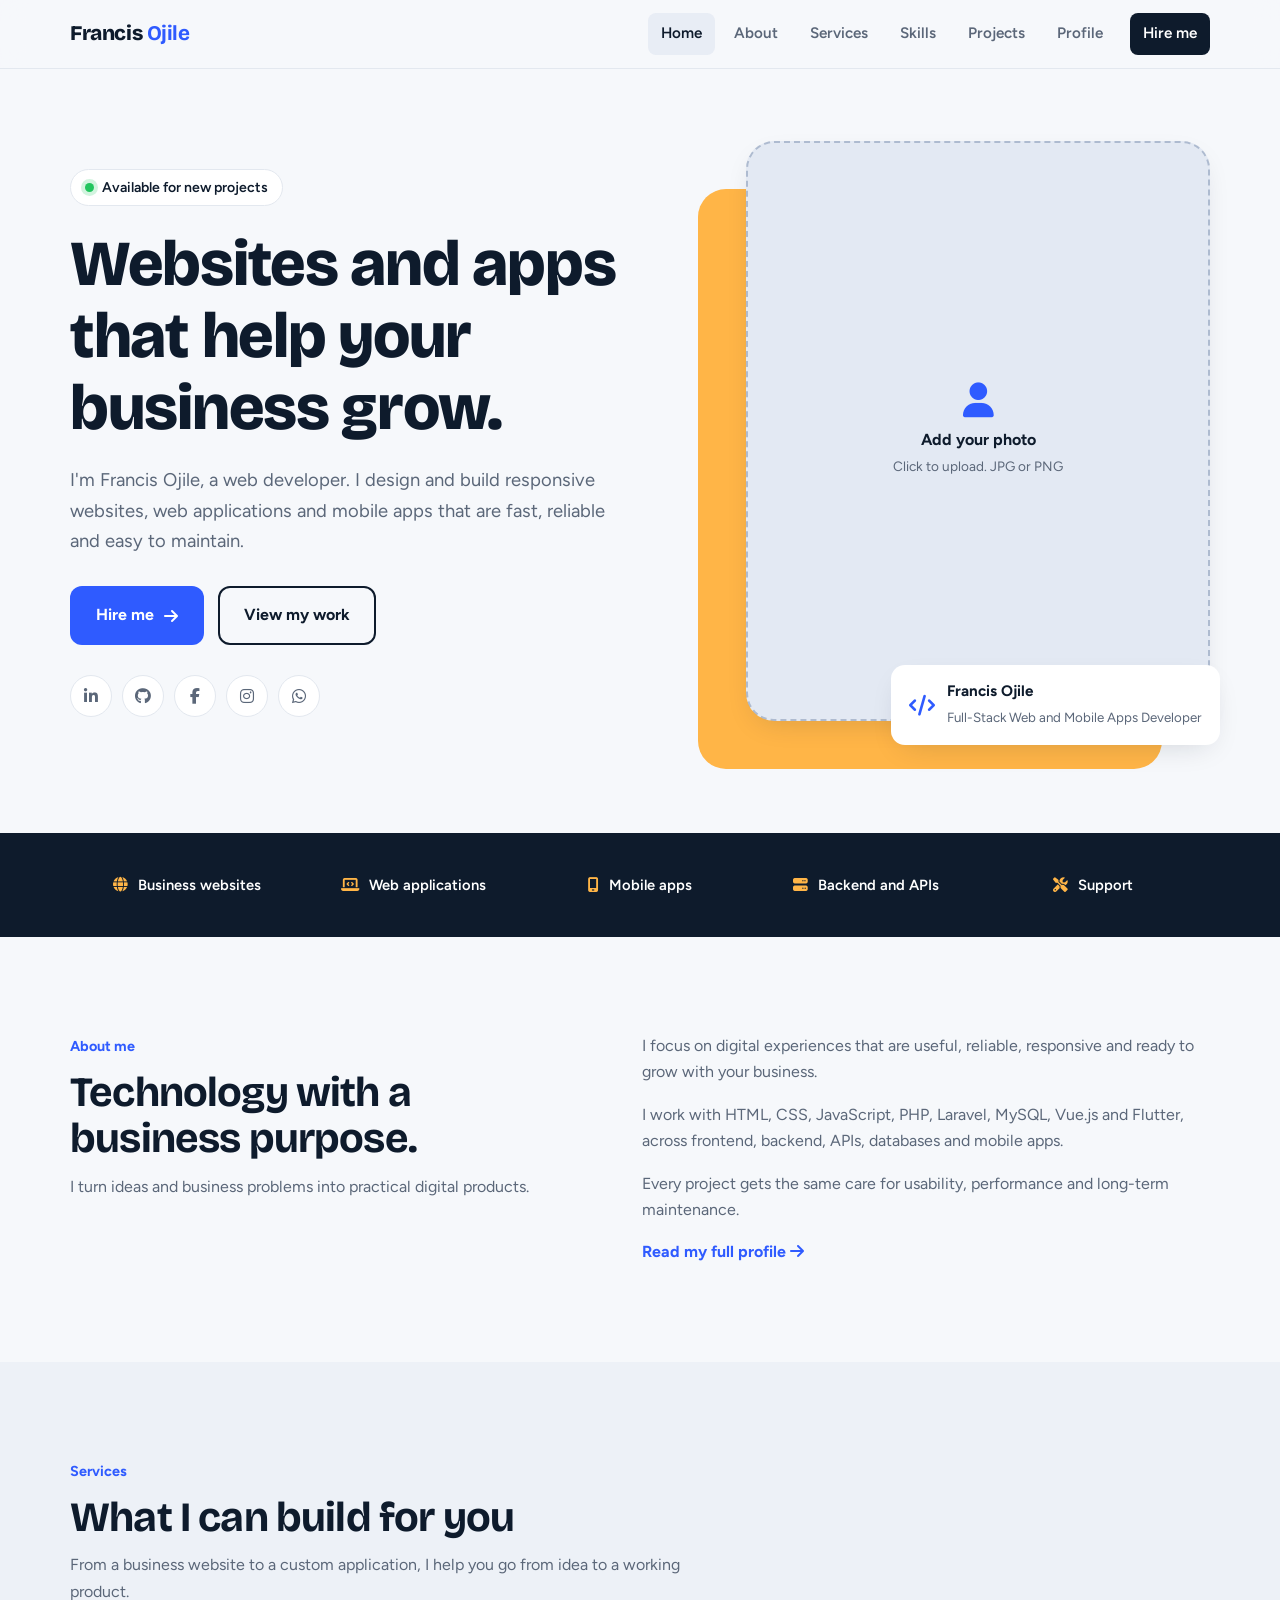
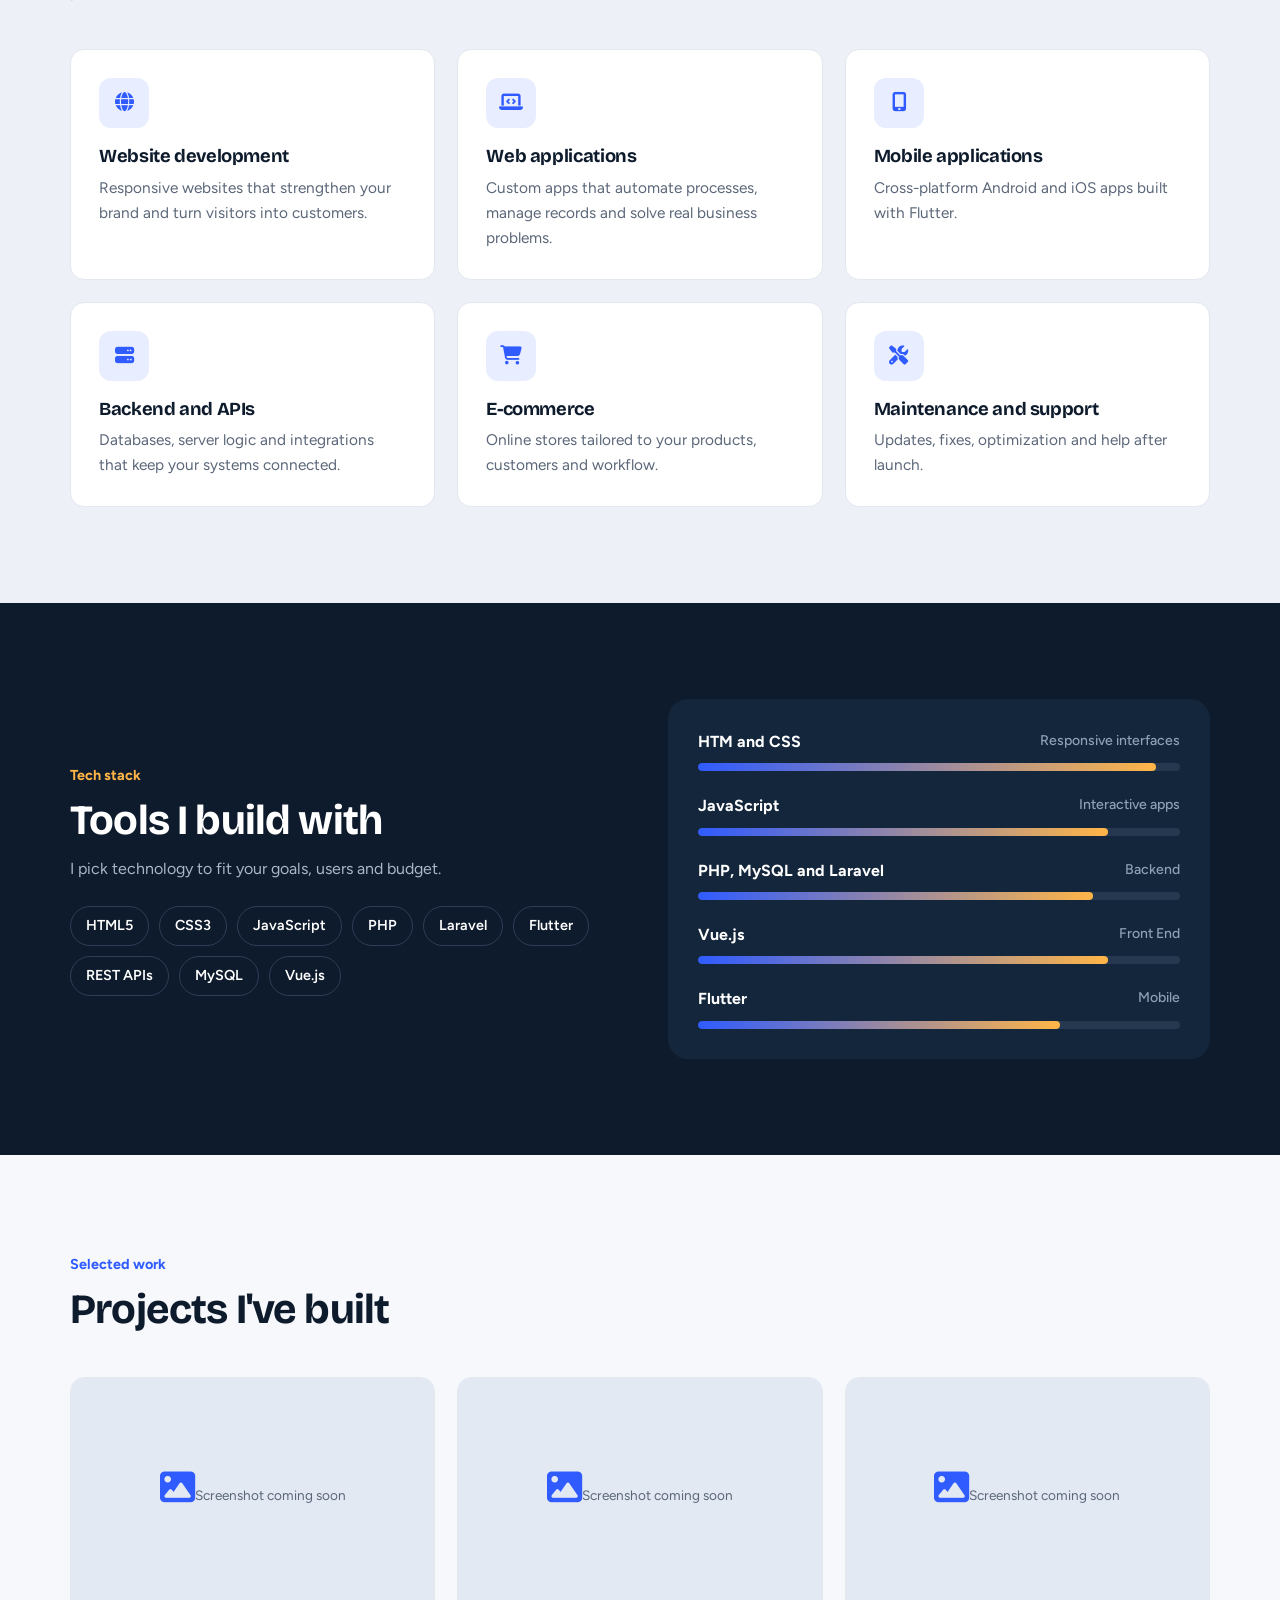
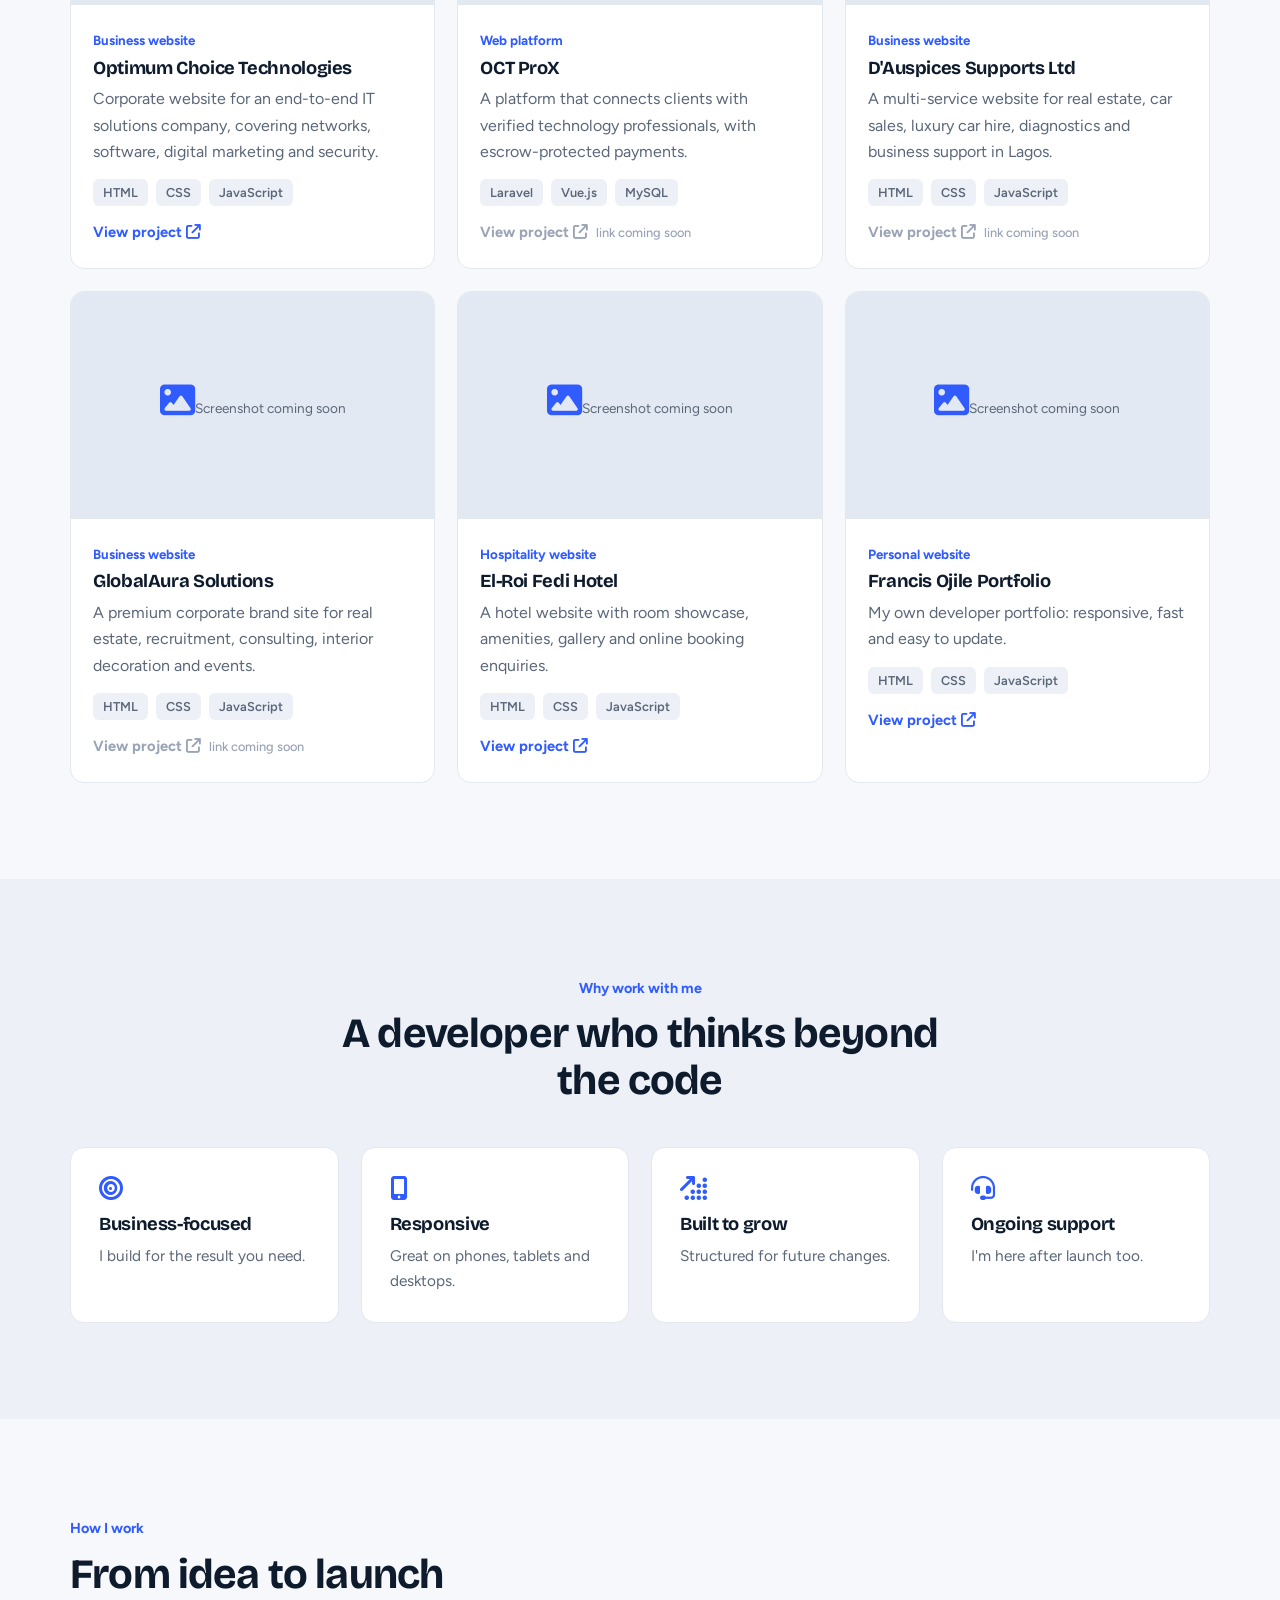
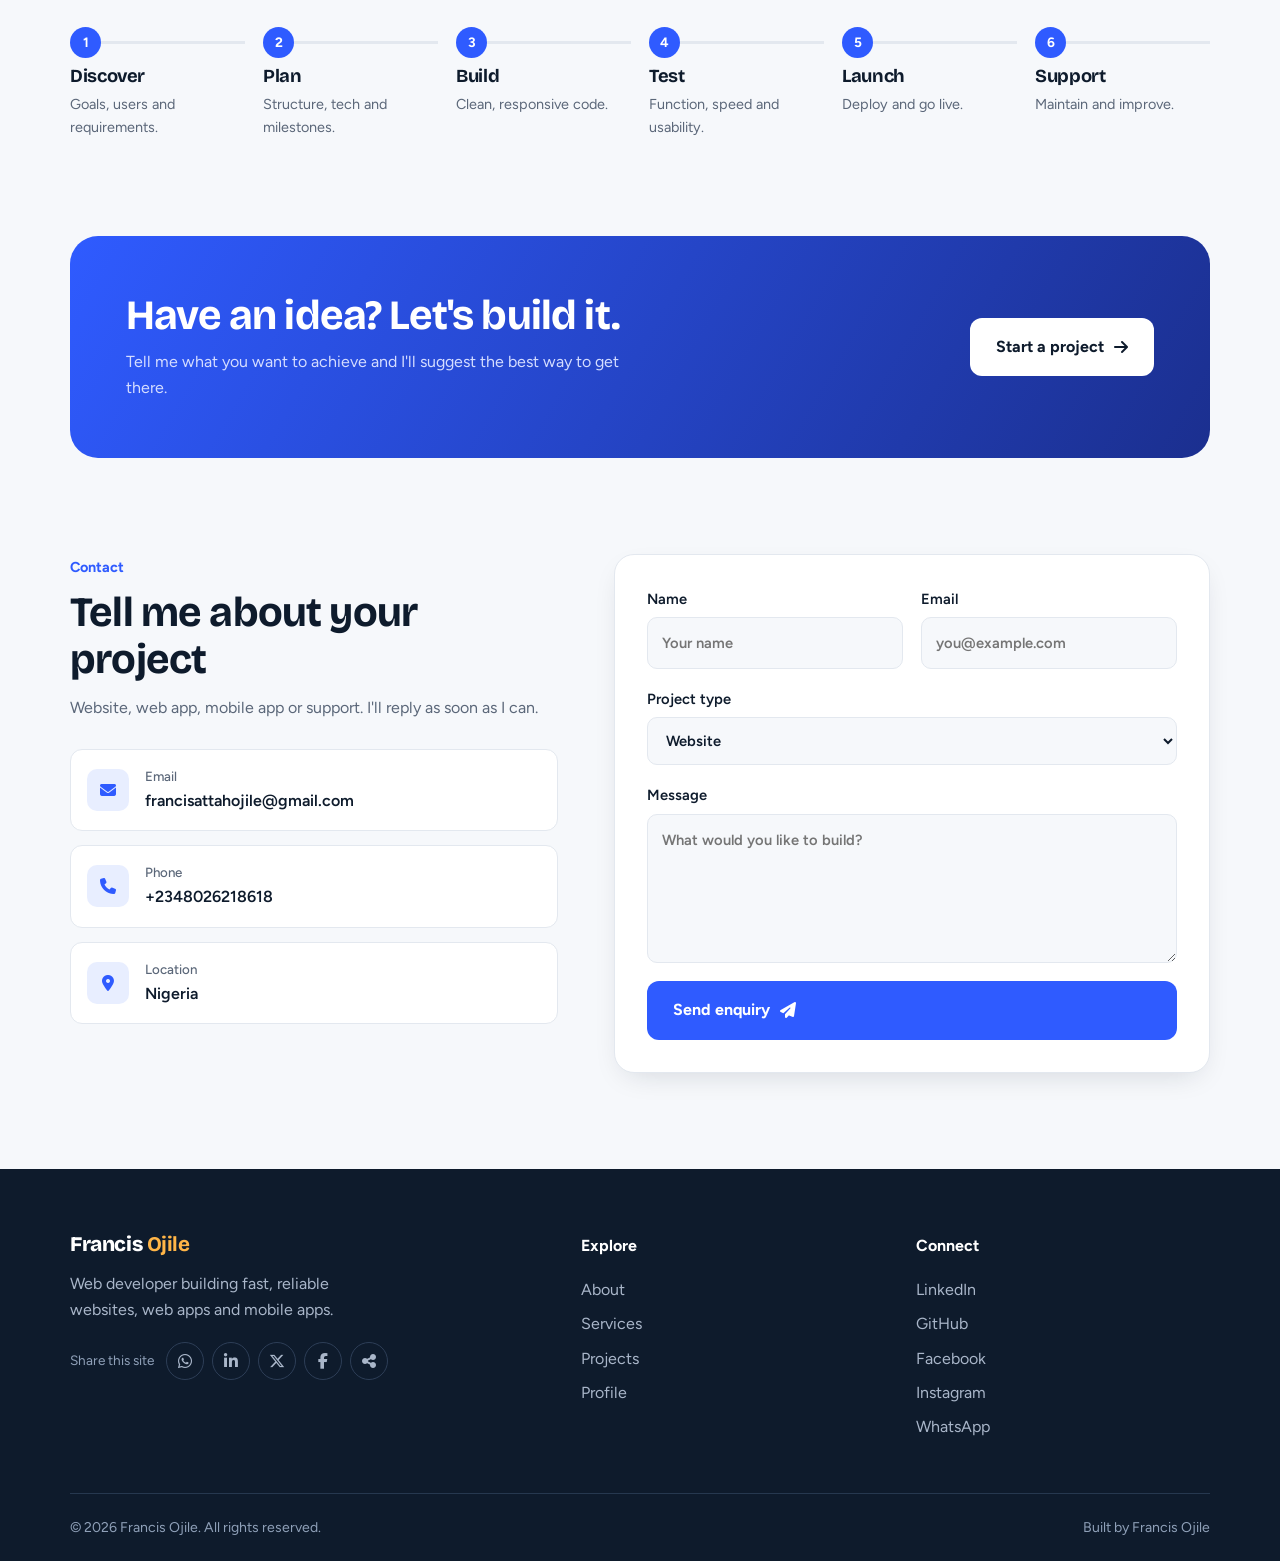
==== index.html @ 2055f365 "Add files via upload" ====
<!DOCTYPE html><html lang="en"><head><meta charset="UTF-8"><meta name="viewport" content="width=device-width, initial-scale=1.0">
<link rel="preconnect" href="https://cdnjs.cloudflare.com" crossorigin><link rel="preconnect" href="https://fonts.googleapis.com"><link rel="preconnect" href="https://fonts.gstatic.com" crossorigin>
<link href="https://fonts.googleapis.com/css2?family=Bricolage+Grotesque:wght@600;700;800&family=Figtree:wght@400;500;600;700&display=swap" rel="stylesheet">
<link rel="stylesheet" href="https://cdnjs.cloudflare.com/ajax/libs/font-awesome/6.5.2/css/all.min.css">
<link rel="stylesheet" href="style.css">
<meta name="description" content="Francis Ojile is a Nigeria-based web developer building fast, responsive websites, Laravel and Vue.js web apps and Flutter mobile apps. Hire me today.">
<title>Francis Ojile | Web and Mobile App Developer in Nigeria</title>
<link rel="canonical" href="https://francisojile.netlify.app/">
<meta name="robots" content="index,follow,max-image-preview:large"><meta name="author" content="Francis Ojile"><meta name="theme-color" content="#2F5BFF">
<link rel="icon" type="image/png" href="images/favicon.png"><link rel="apple-touch-icon" href="images/favicon.png">
<meta property="og:type" content="website"><meta property="og:site_name" content="Francis Ojile"><meta property="og:title" content="Francis Ojile | Web and Mobile App Developer in Nigeria"><meta property="og:description" content="Francis Ojile is a Nigeria-based web developer building fast, responsive websites, Laravel and Vue.js web apps and Flutter mobile apps. Hire me today."><meta property="og:url" content="https://francisojile.netlify.app/"><meta property="og:image" content="https://francisojile.netlify.app/images/og-image.jpg"><meta property="og:image:width" content="1200"><meta property="og:image:height" content="630"><meta property="og:locale" content="en_NG">
<meta name="twitter:card" content="summary_large_image"><meta name="twitter:title" content="Francis Ojile | Web and Mobile App Developer in Nigeria"><meta name="twitter:description" content="Francis Ojile is a Nigeria-based web developer building fast, responsive websites, Laravel and Vue.js web apps and Flutter mobile apps. Hire me today."><meta name="twitter:image" content="https://francisojile.netlify.app/images/og-image.jpg">
<link rel="preload" as="image" href="images/francis-ojile.jpg">
<script type="application/ld+json">{"@context":"https://schema.org","@graph":[{"@type":"WebSite","name":"Francis Ojile","url":"https://francisojile.netlify.app/"},{"@type":"Person","name":"Francis Ojile","jobTitle":"Web and Mobile App Developer","url":"https://francisojile.netlify.app/","image":"https://francisojile.netlify.app/images/francis-ojile.jpg","email":"mailto:francisattahojile@gmail.com","address":{"@type":"PostalAddress","addressCountry":"NG"},"knowsAbout":["HTML","CSS","JavaScript","PHP","Laravel","Vue.js","Flutter","Web development","Mobile app development"],"sameAs":["https://www.linkedin.com/in/francisojile/","https://github.com/Ojile-Francis","https://www.facebook.com/francisa.ojile/","https://www.instagram.com/ojilefrancis/"]},{"@type":"ProfessionalService","name":"Francis Ojile Web Development","url":"https://francisojile.netlify.app/","areaServed":"NG","serviceType":["Website development","Web application development","Mobile app development","API development","E-commerce development"]}]}</script></head><body>
<a class="skip-link" href="#main">Skip to content</a>
<header class="site-header"><div class="container nav-wrap"><a class="brand" href="index.html">Francis <b>Ojile</b></a><button class="menu-btn" id="menuBtn" aria-label="Toggle menu" aria-expanded="false"><i class="fa-solid fa-bars"></i></button><nav id="mainNav"><a class="active" href="index.html">Home</a><a href="index.html#about">About</a><a href="index.html#services">Services</a><a href="index.html#skills">Skills</a><a href="index.html#projects">Projects</a><a  href="profile.html">Profile</a><a class="nav-cta" href="index.html#contact">Hire me</a></nav></div></header>
<main id="main">
<section class="hero" id="home"><div class="container hero-grid">
<div><div class="status"><i></i>Available for new projects</div>
<h1>Websites and apps that help your business grow.</h1>
<p class="lead">I'm Francis Ojile, a web developer. I design and build responsive websites, web applications and mobile apps that are fast, reliable and easy to maintain.</p>
<div class="actions"><a class="btn btn-primary" href="#contact">Hire me <i class="fa-solid fa-arrow-right"></i></a><a class="btn btn-ghost" href="#projects">View my work</a></div>
<div class="socials"><a href="https://www.linkedin.com/in/francisojile/" aria-label="LinkedIn"><i class="fa-brands fa-linkedin-in"></i></a><a href="https://github.com/Ojile-Francis" aria-label="GitHub"><i class="fa-brands fa-github"></i></a><a href="https://www.facebook.com/francisa.ojile" aria-label="Facebook"><i class="fa-brands fa-facebook-f"></i></a><a href="https://www.instagram.com/ojilefrancis/" aria-label="Instagram"><i class="fa-brands fa-instagram"></i></a><a href="+2348026218618" aria-label="WhatsApp"><i class="fa-brands fa-whatsapp"></i></a></div></div>
<div class="hero-photo">
<figure class="slot" data-key="profile" data-src="images/francis-ojile.jpg" tabindex="0" role="button" aria-label="Upload Add your photo"><img src="" alt="Francis Ojile, web developer"><div class="ph"><i class="fa-solid fa-user"></i><b>Add your photo</b><small>Click to upload. JPG or PNG</small></div><span class="change"><i class="fa-solid fa-camera"></i> Change</span><input type="file" accept="image/*" hidden></figure>
<div class="chip-card"><i class="fa-solid fa-code"></i><span><b>Francis Ojile</b><small>Full-Stack Web and Mobile Apps Developer</small></span></div></div>
</div></section>

<section class="strip"><div class="container"><div><i class="fa-solid fa-globe"></i>Business websites</div><div><i class="fa-solid fa-laptop-code"></i>Web applications</div><div><i class="fa-solid fa-mobile-screen"></i>Mobile apps</div><div><i class="fa-solid fa-server"></i>Backend and APIs</div><div><i class="fa-solid fa-screwdriver-wrench"></i>Support</div></div></section>

<section class="section" id="about"><div class="container two-col">
<div class="sec-head"><span class="kicker">About me</span><h2>Technology with a business purpose.</h2><p>I turn ideas and business problems into practical digital products.</p></div>
<div class="about-text"><p>I focus on digital experiences that are useful, reliable, responsive and ready to grow with your business.</p><p>I work with HTML, CSS, JavaScript, PHP, Laravel, MySQL, Vue.js and Flutter, across frontend, backend, APIs, databases and mobile apps.</p><p>Every project gets the same care for usability, performance and long-term maintenance.</p><a class="text-link" href="profile.html">Read my full profile <i class="fa-solid fa-arrow-right"></i></a></div>
</div></section>

<section class="section soft" id="services"><div class="container">
<div class="sec-head"><span class="kicker">Services</span><h2>What I can build for you</h2><p>From a business website to a custom application, I help you go from idea to a working product.</p></div>
<div class="grid-3">
<article class="card"><div class="icon"><i class="fa-solid fa-globe"></i></div><h3>Website development</h3><p>Responsive websites that strengthen your brand and turn visitors into customers.</p></article>
<article class="card"><div class="icon"><i class="fa-solid fa-laptop-code"></i></div><h3>Web applications</h3><p>Custom apps that automate processes, manage records and solve real business problems.</p></article>
<article class="card"><div class="icon"><i class="fa-solid fa-mobile-screen-button"></i></div><h3>Mobile applications</h3><p>Cross-platform Android and iOS apps built with Flutter.</p></article>
<article class="card"><div class="icon"><i class="fa-solid fa-server"></i></div><h3>Backend and APIs</h3><p>Databases, server logic and integrations that keep your systems connected.</p></article>
<article class="card"><div class="icon"><i class="fa-solid fa-cart-shopping"></i></div><h3>E-commerce</h3><p>Online stores tailored to your products, customers and workflow.</p></article>
<article class="card"><div class="icon"><i class="fa-solid fa-screwdriver-wrench"></i></div><h3>Maintenance and support</h3><p>Updates, fixes, optimization and help after launch.</p></article>
</div></div></section>

<section class="section dark" id="skills"><div class="container skills-layout">
<div><span class="kicker">Tech stack</span><h2>Tools I build with</h2><p style="margin-top:12px">I pick technology to fit your goals, users and budget.</p><div class="pills"><span>HTML5</span><span>CSS3</span><span>JavaScript</span><span>PHP</span><span>Laravel</span><span>Flutter</span><span>REST APIs</span><span>MySQL</span><span>Vue.js</span></div></div>
<div class="skill-panel">
<div class="skill"><div><b>HTM and CSS</b><span>Responsive interfaces</span></div><div class="bar"><i style="width:95%"></i></div></div>
<div class="skill"><div><b>JavaScript</b><span>Interactive apps</span></div><div class="bar"><i style="width:85%"></i></div></div>
<div class="skill"><div><b>PHP, MySQL and Laravel</b><span>Backend</span></div><div class="bar"><i style="width:82%"></i></div></div>
<div class="skill"><div><b>Vue.js</b><span>Front End</span></div><div class="bar"><i style="width:85%"></i></div></div>
<div class="skill"><div><b>Flutter</b><span>Mobile</span></div><div class="bar"><i style="width:75%"></i></div></div>
</div></div></section>

<section class="section" id="projects"><div class="container">
<div class="sec-head"><span class="kicker">Selected work</span><h2>Projects I've built</h2></div>
<div class="grid-3" id="projectGrid"></div></div></section>

<section class="section soft"><div class="container">
<div class="sec-head center"><span class="kicker">Why work with me</span><h2>A developer who thinks beyond the code</h2></div>
<div class="grid-3" style="grid-template-columns:repeat(4,1fr)">
<div class="card benefit"><i class="fa-solid fa-bullseye"></i><h3>Business-focused</h3><p>I build for the result you need.</p></div>
<div class="card benefit"><i class="fa-solid fa-mobile-screen-button"></i><h3>Responsive</h3><p>Great on phones, tablets and desktops.</p></div>
<div class="card benefit"><i class="fa-solid fa-arrow-up-right-dots"></i><h3>Built to grow</h3><p>Structured for future changes.</p></div>
<div class="card benefit"><i class="fa-solid fa-headset"></i><h3>Ongoing support</h3><p>I'm here after launch too.</p></div>
</div></div></section>

<section class="section"><div class="container">
<div class="sec-head"><span class="kicker">How I work</span><h2>From idea to launch</h2></div>
<div class="process">
<div class="step"><h3>Discover</h3><p>Goals, users and requirements.</p></div>
<div class="step"><h3>Plan</h3><p>Structure, tech and milestones.</p></div>
<div class="step"><h3>Build</h3><p>Clean, responsive code.</p></div>
<div class="step"><h3>Test</h3><p>Function, speed and usability.</p></div>
<div class="step"><h3>Launch</h3><p>Deploy and go live.</p></div>
<div class="step"><h3>Support</h3><p>Maintain and improve.</p></div>
</div></div></section>

<section class="cta"><div class="container cta-inner"><div><h2>Have an idea? Let's build it.</h2><p>Tell me what you want to achieve and I'll suggest the best way to get there.</p></div><a class="btn btn-light" href="#contact">Start a project <i class="fa-solid fa-arrow-right"></i></a></div></section>

<section class="section" id="contact" style="padding-top:0"><div class="container contact-grid">
<div><span class="kicker">Contact</span><h2>Tell me about your project</h2><p style="margin-top:12px">Website, web app, mobile app or support. I'll reply as soon as I can.</p>
<div class="contact-list"><a href="mailto:francisattahojile@gmail.com"><i class="fa-solid fa-envelope"></i><span><small>Email</small>francisattahojile@gmail.com</span></a><a href="tel:+2348026218618"><i class="fa-solid fa-phone"></i><span><small>Phone</small>+2348026218618</span></a><a href="#"><i class="fa-solid fa-location-dot"></i><span><small>Location</small>Nigeria</span></a></div></div>
<form class="contact-form" id="contactForm">
<div class="form-row"><label>Name<input name="name" required placeholder="Your name"></label><label>Email<input name="email" type="email" required placeholder="you@example.com"></label></div>
<label>Project type<select name="type"><option>Website</option><option>Web application</option><option>Mobile application</option><option>E-commerce</option><option>Maintenance and support</option><option>Other</option></select></label>
<label>Message<textarea name="message" rows="5" required placeholder="What would you like to build?"></textarea></label>
<button class="btn btn-primary" type="submit">Send enquiry <i class="fa-solid fa-paper-plane"></i></button>
<!-- <p class="form-note">This form opens your email app. Connect it to a PHP or Laravel endpoint before going live.</p></form> -->
</div></section>
</main>
<footer class="footer"><div class="container footer-grid"><div><a class="brand" href="index.html">Francis <b>Ojile</b></a><p>Web developer building fast, reliable websites, web apps and mobile apps.</p><div class="share"><span>Share this site</span><a data-share="whatsapp" href="#" target="_blank" rel="noopener" aria-label="Share on WhatsApp"><i class="fa-brands fa-whatsapp"></i></a><a data-share="linkedin" href="#" target="_blank" rel="noopener" aria-label="Share on LinkedIn"><i class="fa-brands fa-linkedin-in"></i></a><a data-share="x" href="#" target="_blank" rel="noopener" aria-label="Share on X"><i class="fa-brands fa-x-twitter"></i></a><a data-share="facebook" href="#" target="_blank" rel="noopener" aria-label="Share on Facebook"><i class="fa-brands fa-facebook-f"></i></a><button type="button" id="shareBtn" aria-label="Share or copy link"><i class="fa-solid fa-share-nodes"></i></button></div></div><div><h4>Explore</h4><a href="index.html#about">About</a><a href="index.html#services">Services</a><a href="index.html#projects">Projects</a><a href="profile.html">Profile</a></div><div><h4>Connect</h4><a href="https://www.linkedin.com/in/francisojile/">LinkedIn</a><a href="https://github.com/Ojile-Francis">GitHub</a><a href="https://www.facebook.com/francisa.ojile/">Facebook</a><a href="https://www.instagram.com/ojilefrancis/">Instagram</a><a href="https://wa.me/2348026218618" target="_blank" rel="noopener">WhatsApp</a></div></div><div class="container footer-bottom"><span>© <span id="year"></span> Francis Ojile. All rights reserved.</span><span>Built by Francis Ojile</span></div></footer><script src="data.js"></script><script src="script.js"></script></body></html>
---- style.css ----
:root{--ink:#0E1B2C;--mut:#5B6779;--bg:#F6F8FB;--card:#fff;--line:#E3E8EF;--acc:#2F5BFF;--acc-d:#2146D6;--amb:#FFB547;--r:14px;--sh:0 10px 30px -12px rgba(14,27,44,.18)}
*{box-sizing:border-box;margin:0;padding:0}html{scroll-behavior:smooth;scroll-padding-top:80px}
body{font:16px/1.65 'Figtree',system-ui,sans-serif;color:var(--ink);background:var(--bg);-webkit-font-smoothing:antialiased}
img{max-width:100%;display:block}a{color:inherit;text-decoration:none}
h1,h2,h3,.brand{font-family:'Bricolage Grotesque','Figtree',sans-serif;line-height:1.12;letter-spacing:-.02em}
h1{font-size:clamp(2.3rem,5.4vw,4rem);font-weight:800}h2{font-size:clamp(1.7rem,3.4vw,2.6rem);font-weight:700}h3{font-size:1.15rem;font-weight:700}
p{color:var(--mut)}:focus-visible{outline:3px solid var(--acc);outline-offset:3px;border-radius:6px}
.container{width:min(1140px,92%);margin:auto}.section{padding:96px 0}.soft{background:#EDF1F7}
.dark{background:var(--ink);color:#fff}.dark p{color:#A9B6C9}
.sec-head{max-width:620px;margin-bottom:44px}.sec-head p{margin-top:12px}.center{text-align:center;margin-inline:auto}
.kicker{display:inline-block;font-weight:700;color:var(--acc);font-size:.9rem;margin-bottom:10px}.dark .kicker{color:var(--amb)}
/* header */
.site-header{position:sticky;top:0;z-index:50;background:rgba(246,248,251,.88);backdrop-filter:blur(12px);border-bottom:1px solid var(--line)}
.nav-wrap{display:flex;align-items:center;justify-content:space-between;height:68px}
.brand{font-weight:800;font-size:1.3rem}.brand b{color:var(--acc)}
nav{display:flex;align-items:center;gap:6px}nav a{padding:8px 13px;border-radius:8px;font-weight:600;font-size:.95rem;color:var(--mut)}
nav a:hover,nav a.active{color:var(--ink);background:#E8EDF5}nav .nav-cta{background:var(--ink);color:#fff;margin-left:8px}nav .nav-cta:hover{background:var(--acc)}
.menu-btn{display:none;background:none;border:1px solid var(--line);width:42px;height:42px;border-radius:10px;font-size:1.1rem;cursor:pointer;color:var(--ink)}
/* buttons */
.btn{display:inline-flex;align-items:center;gap:10px;padding:14px 24px;border-radius:12px;font-weight:700;border:2px solid transparent;cursor:pointer;font:inherit;font-weight:700;transition:.2s}
.btn-primary{background:var(--acc);color:#fff}.btn-primary:hover{background:var(--acc-d);transform:translateY(-2px)}
.btn-ghost{border-color:var(--ink)}.btn-ghost:hover{background:var(--ink);color:#fff}.btn-light{background:#fff;color:var(--ink)}.btn-light:hover{background:var(--amb)}
/* hero */
.hero{padding:72px 0 88px}.hero-grid{display:grid;grid-template-columns:1.1fr .9fr;gap:56px;align-items:center}
.status{display:inline-flex;align-items:center;gap:8px;background:#fff;border:1px solid var(--line);padding:6px 14px;border-radius:99px;font-size:.88rem;font-weight:600;margin-bottom:22px}
.status i{width:9px;height:9px;border-radius:50%;background:#22C55E;box-shadow:0 0 0 4px #22C55E33}
.lead{font-size:1.15rem;margin:22px 0 30px;max-width:540px}.actions{display:flex;flex-wrap:wrap;gap:14px}
.socials{display:flex;gap:10px;margin-top:30px}.socials a{width:42px;height:42px;display:grid;place-items:center;border-radius:50%;background:#fff;border:1px solid var(--line);color:var(--mut);transition:.2s}.socials a:hover{background:var(--acc);color:#fff;border-color:var(--acc)}
.hero-photo{position:relative;padding:0 0 24px 24px}.hero-photo::before{content:"";position:absolute;inset:24px 24px 0 0;background:var(--amb);border-radius:28px;transform:translate(-24px,24px) ;z-index:0}
.hero-photo .slot{aspect-ratio:4/5;border-radius:28px;position:relative;z-index:1;box-shadow:var(--sh)}
.chip-card{position:absolute;z-index:2;right:-10px;bottom:0;background:#fff;border-radius:14px;padding:14px 18px;box-shadow:var(--sh);display:flex;gap:12px;align-items:center}
.chip-card i{color:var(--acc);font-size:1.3rem}.chip-card b{display:block;font-size:.95rem}.chip-card small{color:var(--mut)}
/* photo slots */
.slot{position:relative;overflow:hidden;background:#E3E9F3;border:2px dashed #AEBBD0;display:grid;place-items:center;cursor:pointer;transition:.2s}
.slot:hover{border-color:var(--acc);background:#DCE5F6}.slot img{position:absolute;inset:0;width:100%;height:100%;object-fit:cover;display:none}
.slot.has{border:0}.slot.has img{display:block}.slot.has .ph{display:none}
.ph{text-align:center;color:var(--mut);padding:20px}.ph i{font-size:2.2rem;color:var(--acc);margin-bottom:10px}.ph b{display:block;color:var(--ink)}.ph small{font-size:.85rem}
.slot .change{position:absolute;right:12px;bottom:12px;background:rgba(14,27,44,.85);color:#fff;border-radius:8px;padding:6px 12px;font-size:.8rem;font-weight:600;opacity:0;transition:.2s;z-index:2}
.slot.has:hover .change,.slot.has:focus-visible .change{opacity:1}
/* strip */
.strip{background:var(--ink);color:#fff}.strip .container{display:grid;grid-template-columns:repeat(5,1fr);gap:8px}
.strip div{display:flex;align-items:center;gap:10px;padding:20px 8px;font-weight:600;font-size:.92rem;justify-content:center}.strip i{color:var(--amb)}
/* about */
.two-col{display:grid;grid-template-columns:1fr 1.1fr;gap:56px;align-items:start}.about-text p{margin-bottom:16px}
.text-link{font-weight:700;color:var(--acc)}.text-link:hover{text-decoration:underline}
/* cards */
.grid-3{display:grid;grid-template-columns:repeat(3,1fr);gap:22px}
.card{background:var(--card);border:1px solid var(--line);border-radius:var(--r);padding:28px;transition:.25s}.card:hover{transform:translateY(-4px);box-shadow:var(--sh);border-color:#C9D5EA}
.card .icon{width:50px;height:50px;border-radius:12px;display:grid;place-items:center;background:#E8EEFF;color:var(--acc);font-size:1.2rem;margin-bottom:18px}.card p{margin-top:8px;font-size:.96rem}
/* skills */
.skills-layout{display:grid;grid-template-columns:1fr 1fr;gap:56px;align-items:center}
.pills{display:flex;flex-wrap:wrap;gap:10px;margin-top:24px}.pills span{border:1px solid #2D3E57;padding:7px 15px;border-radius:99px;font-size:.9rem;font-weight:600}
.skill-panel{background:#14263B;border-radius:20px;padding:30px;display:grid;gap:22px}
.skill div:first-child{display:flex;justify-content:space-between;margin-bottom:8px;font-weight:700}.skill span{color:#8FA0B8;font-weight:500;font-size:.88rem}
.bar{height:8px;background:#26384F;border-radius:9px;overflow:hidden}.bar i{display:block;height:100%;background:linear-gradient(90deg,var(--acc),var(--amb));border-radius:9px}
/* projects */
.project{background:#fff;border:1px solid var(--line);border-radius:var(--r);overflow:hidden;transition:.25s}.project:hover{box-shadow:var(--sh);transform:translateY(-4px)}
.project .slot{aspect-ratio:16/10;border:0;border-bottom:2px dashed #AEBBD0;border-radius:0}.project .slot.has{border-bottom:0}
.project-body{padding:22px}.project-body small{color:var(--acc);font-weight:700}.project-body h3{margin:4px 0 8px}
.tags{display:flex;flex-wrap:wrap;gap:8px;margin-top:14px}.tags span{background:#EDF1F7;border-radius:6px;padding:3px 10px;font-size:.8rem;font-weight:600;color:var(--mut)}
.project-img{position:relative;aspect-ratio:16/10;background:#E3E9F3;display:grid;place-items:center;overflow:hidden;border-bottom:1px solid var(--line)}
.project-img img{position:absolute;inset:0;width:100%;height:100%;object-fit:cover;object-position:left top;transition:transform .4s}.project:hover .project-img img{transform:scale(1.04)}
.project-img .ph{display:none}.project-img.empty .ph{display:block}
.project-link{display:inline-block;margin-top:14px;font-size:.92rem}
.project-link.is-soon{display:inline-block;margin-top:14px;font-size:.92rem;font-weight:700;color:#98A3B5;cursor:not-allowed}.project-link.is-soon em{font-style:normal;font-weight:500;font-size:.8rem;margin-left:4px}
/* process */
.process{display:grid;grid-template-columns:repeat(6,1fr);gap:18px;counter-reset:s}
.step{position:relative;padding-top:22px;border-top:3px solid var(--line)}.step::before{counter-increment:s;content:counter(s);position:absolute;top:-17px;left:0;width:31px;height:31px;border-radius:50%;background:var(--acc);color:#fff;display:grid;place-items:center;font-weight:700;font-size:.85rem}
.step p{font-size:.9rem;margin-top:6px}
.benefit i{color:var(--acc);font-size:1.5rem;margin-bottom:14px}
/* cta */
.cta{padding:0 0 96px}.cta-inner{background:linear-gradient(120deg,var(--acc),#1B2F8F);color:#fff;border-radius:28px;padding:56px;display:flex;align-items:center;justify-content:space-between;gap:32px;flex-wrap:wrap}.cta-inner p{color:#D5DDFF;margin-top:10px;max-width:520px}
/* contact */
.contact-grid{display:grid;grid-template-columns:.9fr 1.1fr;gap:56px}.contact-list{display:grid;gap:14px;margin-top:28px}
.contact-list a{display:flex;gap:16px;align-items:center;background:#fff;border:1px solid var(--line);border-radius:12px;padding:16px;font-weight:600}.contact-list a:hover{border-color:var(--acc)}
.contact-list i{width:42px;height:42px;border-radius:10px;background:#E8EEFF;color:var(--acc);display:grid;place-items:center}.contact-list small{display:block;color:var(--mut);font-weight:500}
.contact-form{background:#fff;border:1px solid var(--line);border-radius:20px;padding:32px;display:grid;gap:18px;box-shadow:var(--sh)}
.form-row{display:grid;grid-template-columns:1fr 1fr;gap:18px}label{font-weight:600;font-size:.92rem;display:grid;gap:6px}
input,select,textarea{font:inherit;padding:13px 14px;border:1.5px solid var(--line);border-radius:10px;background:var(--bg);color:var(--ink)}input:focus,select:focus,textarea:focus{outline:none;border-color:var(--acc);background:#fff}
.form-note{font-size:.84rem}
/* footer */
.footer{background:var(--ink);color:#fff;padding:64px 0 0}.footer p{color:#A9B6C9;margin-top:12px;max-width:320px}.footer .brand b{color:var(--amb)}
.footer-grid{display:grid;grid-template-columns:1.6fr 1fr 1fr;gap:40px}.footer h4{margin-bottom:14px}.footer-grid a:not(.brand){display:block;color:#A9B6C9;padding:4px 0}.footer-grid a:not(.brand):hover{color:#fff}
.footer-bottom{display:flex;justify-content:space-between;flex-wrap:wrap;gap:8px;border-top:1px solid #26384F;margin-top:48px;padding:22px 0;color:#8FA0B8;font-size:.88rem}
/* profile page */
.p-hero{padding:72px 0}.p-hero .hero-grid{grid-template-columns:1.2fr .8fr}.p-hero h2{font-size:1.4rem;color:var(--acc);margin:10px 0 14px}
.p-layout{display:grid;grid-template-columns:320px 1fr;gap:44px;align-items:start}
.p-card{position:sticky;top:90px;background:#fff;border:1px solid var(--line);border-radius:20px;padding:22px;text-align:center;box-shadow:var(--sh)}
.p-card .slot{aspect-ratio:1;border-radius:14px;margin-bottom:16px}.p-card dl{text-align:left;margin-top:16px}.p-card dt{font-size:.8rem;font-weight:700;color:var(--acc);margin-top:12px}.p-card dd{color:var(--mut);font-size:.94rem}
.p-card .socials{justify-content:center;margin:14px 0}
.article p{margin:16px 0}.quote{border-left:4px solid var(--amb);background:#fff;padding:20px 24px;border-radius:0 12px 12px 0;margin-top:24px}.quote p{margin:0;color:var(--ink);font-weight:600;font-size:1.1rem}
.tech{display:grid;grid-template-columns:repeat(3,1fr);gap:18px}.tech div{display:flex;gap:16px;padding:22px;border:1px solid #2D3E57;border-radius:var(--r)}.tech i{font-size:1.8rem;color:var(--amb)}.tech p{font-size:.92rem;margin-top:4px}
/* accessibility + share */
.skip-link{position:absolute;left:-999px;top:8px;background:var(--ink);color:#fff;padding:10px 16px;border-radius:8px;z-index:100}.skip-link:focus{left:8px}
.share{display:flex;align-items:center;flex-wrap:wrap;gap:8px;margin-top:18px}.share span{font-size:.85rem;color:#8FA0B8;margin-right:4px}
.share a,.share button{width:38px;height:38px;display:grid;place-items:center;border-radius:50%;border:1px solid #2D3E57;background:transparent;color:#A9B6C9;cursor:pointer;font-size:1rem;transition:.2s}
.share a:hover,.share button:hover{background:var(--acc);border-color:var(--acc);color:#fff}.share button.done{background:#22C55E;border-color:#22C55E;color:#fff}
.footer .share a{display:grid;padding:0}
/* responsive */
@media(max-width:960px){.hero-grid,.p-hero .hero-grid,.two-col,.skills-layout,.contact-grid,.p-layout{grid-template-columns:1fr;gap:40px}.hero-photo{max-width:440px}.grid-3,.tech{grid-template-columns:1fr 1fr}.process{grid-template-columns:repeat(3,1fr);row-gap:36px}.strip .container{grid-template-columns:repeat(2,1fr)}.p-card{position:static}.section{padding:72px 0}}
@media(max-width:760px){.menu-btn{display:block}nav{position:absolute;top:68px;left:0;right:0;flex-direction:column;align-items:stretch;background:#fff;padding:14px 4%;border-bottom:1px solid var(--line);display:none}nav.open{display:flex}nav .nav-cta{margin:6px 0 0;text-align:center}}
@media(max-width:560px){.grid-3,.tech,.form-row,.footer-grid{grid-template-columns:1fr}.process{grid-template-columns:1fr 1fr}.cta-inner{padding:36px 26px}.contact-form{padding:22px}.chip-card{right:0}}
@media(prefers-reduced-motion:reduce){*{transition:none!important;scroll-behavior:auto!important}}
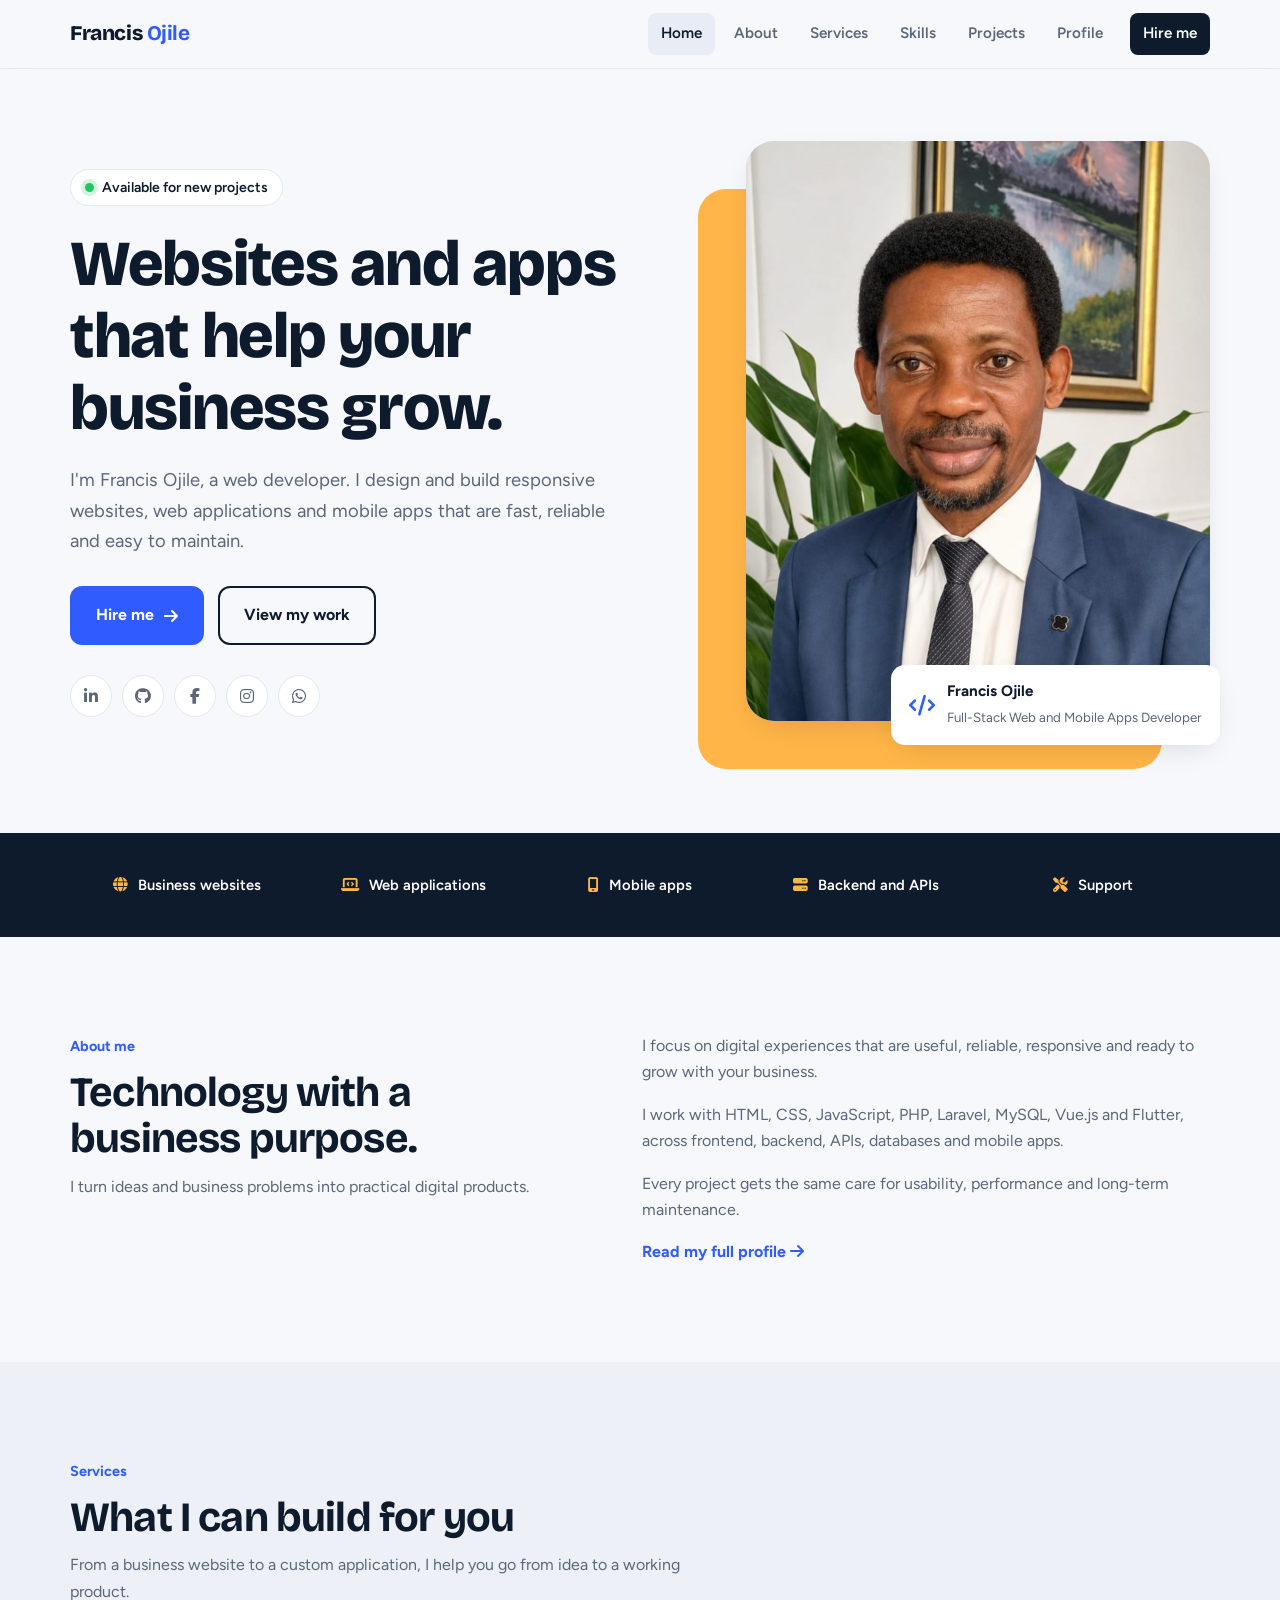
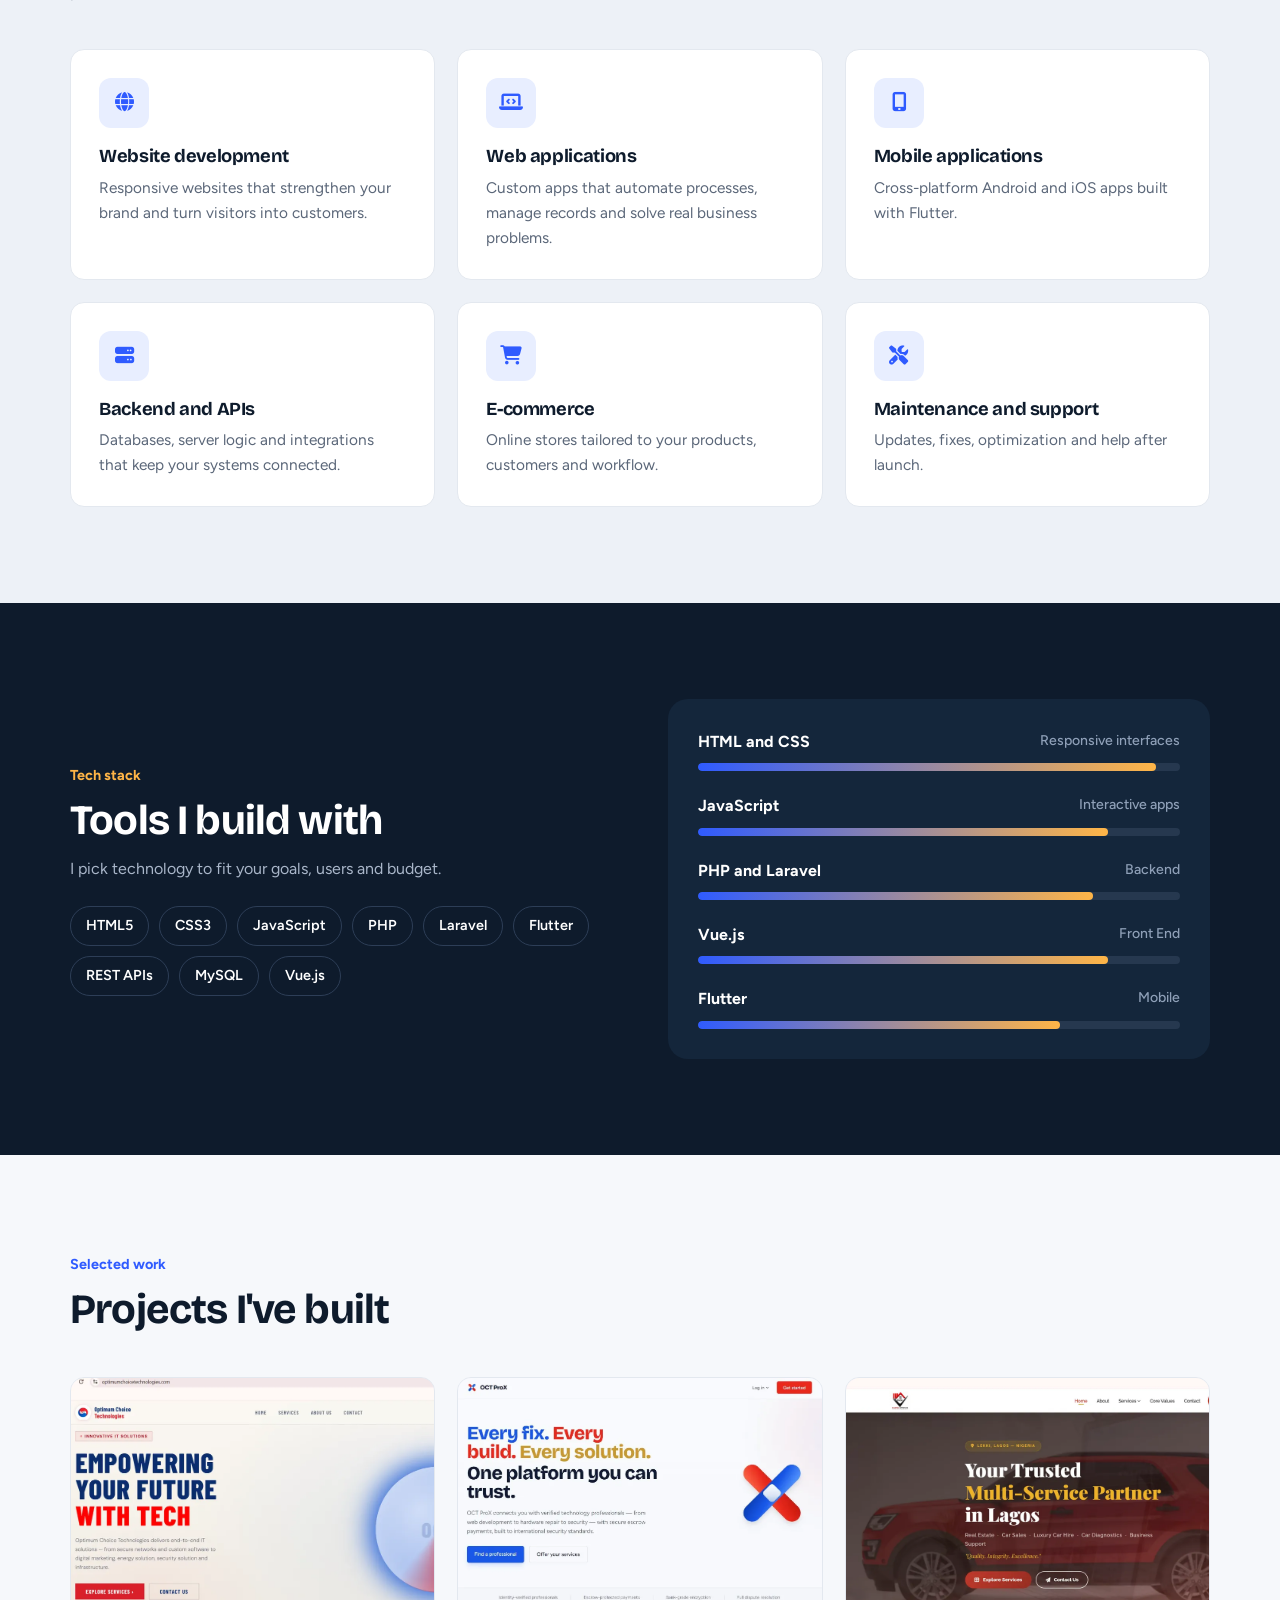
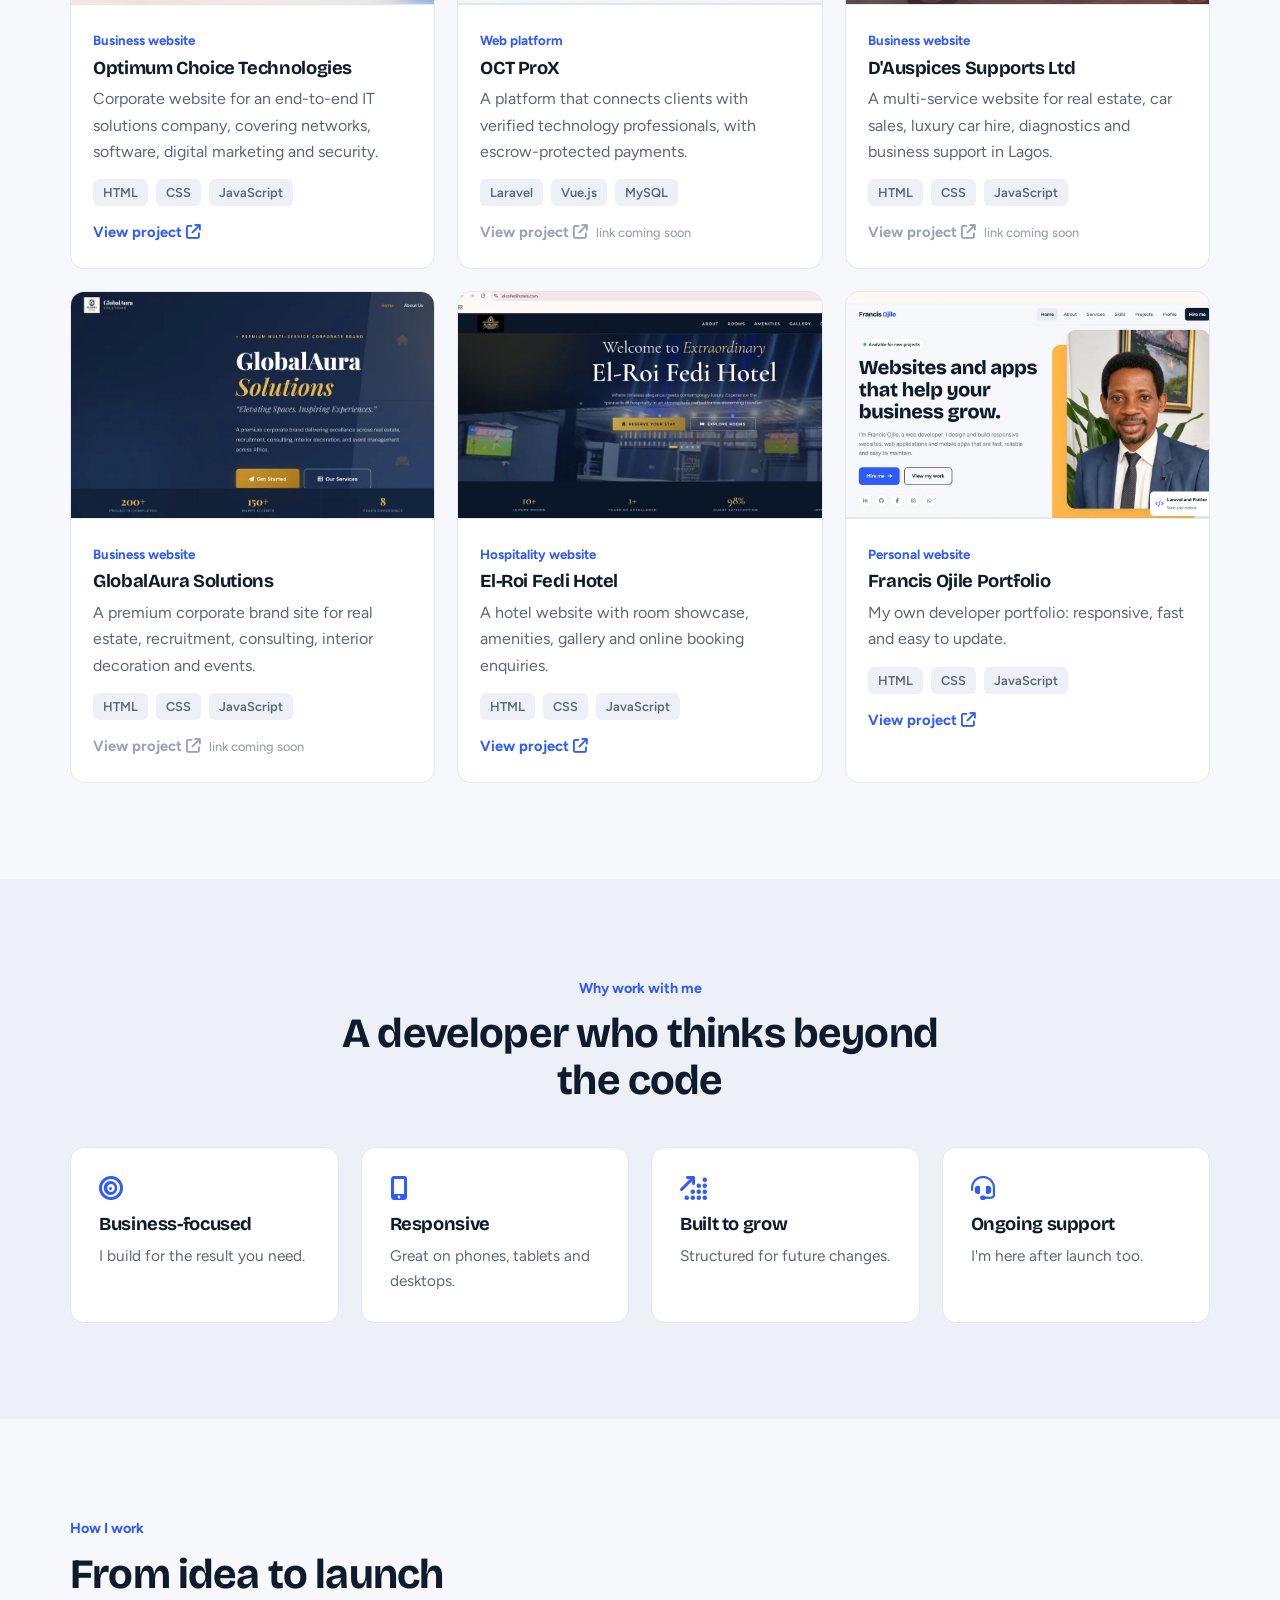
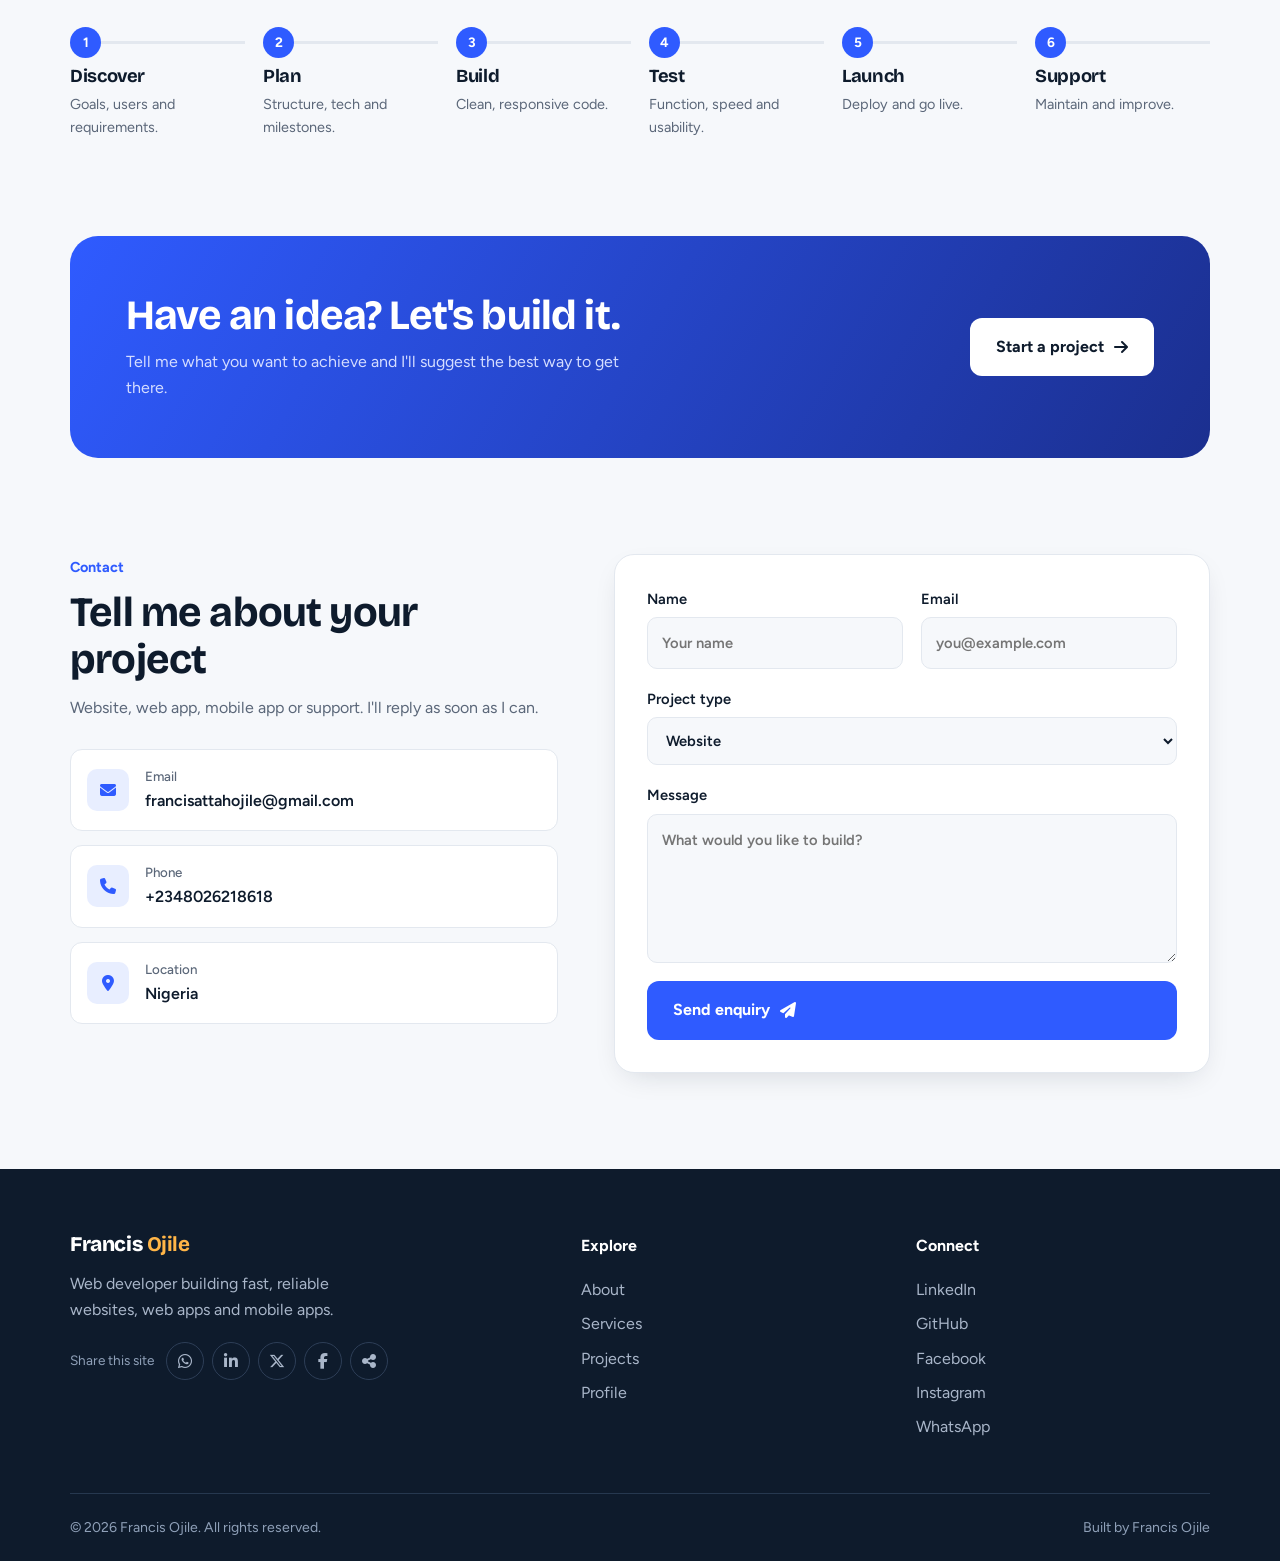
==== commit ac2e9450: "Add files via upload" ====
--- a/index.html
+++ b/index.html
@@ -2,16 +2,16 @@
 <link rel="preconnect" href="https://cdnjs.cloudflare.com" crossorigin><link rel="preconnect" href="https://fonts.googleapis.com"><link rel="preconnect" href="https://fonts.gstatic.com" crossorigin>
 <link href="https://fonts.googleapis.com/css2?family=Bricolage+Grotesque:wght@600;700;800&family=Figtree:wght@400;500;600;700&display=swap" rel="stylesheet">
 <link rel="stylesheet" href="https://cdnjs.cloudflare.com/ajax/libs/font-awesome/6.5.2/css/all.min.css">
-<link rel="stylesheet" href="style.css">
+<link rel="stylesheet" href="style.css?v=3">
 <meta name="description" content="Francis Ojile is a Nigeria-based web developer building fast, responsive websites, Laravel and Vue.js web apps and Flutter mobile apps. Hire me today.">
 <title>Francis Ojile | Web and Mobile App Developer in Nigeria</title>
-<link rel="canonical" href="https://francisojile.netlify.app/">
+<link rel="canonical" href="https://ojile-francis.github.io/Francis-Ojile/">
 <meta name="robots" content="index,follow,max-image-preview:large"><meta name="author" content="Francis Ojile"><meta name="theme-color" content="#2F5BFF">
-<link rel="icon" type="image/png" href="images/favicon.png"><link rel="apple-touch-icon" href="images/favicon.png">
-<meta property="og:type" content="website"><meta property="og:site_name" content="Francis Ojile"><meta property="og:title" content="Francis Ojile | Web and Mobile App Developer in Nigeria"><meta property="og:description" content="Francis Ojile is a Nigeria-based web developer building fast, responsive websites, Laravel and Vue.js web apps and Flutter mobile apps. Hire me today."><meta property="og:url" content="https://francisojile.netlify.app/"><meta property="og:image" content="https://francisojile.netlify.app/images/og-image.jpg"><meta property="og:image:width" content="1200"><meta property="og:image:height" content="630"><meta property="og:locale" content="en_NG">
-<meta name="twitter:card" content="summary_large_image"><meta name="twitter:title" content="Francis Ojile | Web and Mobile App Developer in Nigeria"><meta name="twitter:description" content="Francis Ojile is a Nigeria-based web developer building fast, responsive websites, Laravel and Vue.js web apps and Flutter mobile apps. Hire me today."><meta name="twitter:image" content="https://francisojile.netlify.app/images/og-image.jpg">
-<link rel="preload" as="image" href="images/francis-ojile.jpg">
-<script type="application/ld+json">{"@context":"https://schema.org","@graph":[{"@type":"WebSite","name":"Francis Ojile","url":"https://francisojile.netlify.app/"},{"@type":"Person","name":"Francis Ojile","jobTitle":"Web and Mobile App Developer","url":"https://francisojile.netlify.app/","image":"https://francisojile.netlify.app/images/francis-ojile.jpg","email":"mailto:francisattahojile@gmail.com","address":{"@type":"PostalAddress","addressCountry":"NG"},"knowsAbout":["HTML","CSS","JavaScript","PHP","Laravel","Vue.js","Flutter","Web development","Mobile app development"],"sameAs":["https://www.linkedin.com/in/francisojile/","https://github.com/Ojile-Francis","https://www.facebook.com/francisa.ojile/","https://www.instagram.com/ojilefrancis/"]},{"@type":"ProfessionalService","name":"Francis Ojile Web Development","url":"https://francisojile.netlify.app/","areaServed":"NG","serviceType":["Website development","Web application development","Mobile app development","API development","E-commerce development"]}]}</script></head><body>
+<link rel="icon" type="image/png" href="favicon.png"><link rel="apple-touch-icon" href="favicon.png">
+<meta property="og:type" content="website"><meta property="og:site_name" content="Francis Ojile"><meta property="og:title" content="Francis Ojile | Web and Mobile App Developer in Nigeria"><meta property="og:description" content="Francis Ojile is a Nigeria-based web developer building fast, responsive websites, Laravel and Vue.js web apps and Flutter mobile apps. Hire me today."><meta property="og:url" content="https://ojile-francis.github.io/Francis-Ojile/"><meta property="og:image" content="https://ojile-francis.github.io/Francis-Ojile/og-image.jpg"><meta property="og:image:width" content="1200"><meta property="og:image:height" content="630"><meta property="og:locale" content="en_NG">
+<meta name="twitter:card" content="summary_large_image"><meta name="twitter:title" content="Francis Ojile | Web and Mobile App Developer in Nigeria"><meta name="twitter:description" content="Francis Ojile is a Nigeria-based web developer building fast, responsive websites, Laravel and Vue.js web apps and Flutter mobile apps. Hire me today."><meta name="twitter:image" content="https://ojile-francis.github.io/Francis-Ojile/og-image.jpg">
+<link rel="preload" as="image" href="francis-ojile.jpg">
+<script type="application/ld+json">{"@context":"https://schema.org","@graph":[{"@type":"WebSite","name":"Francis Ojile","url":"https://ojile-francis.github.io/Francis-Ojile/"},{"@type":"Person","name":"Francis Ojile","jobTitle":"Web and Mobile App Developer","url":"https://ojile-francis.github.io/Francis-Ojile/","image":"https://ojile-francis.github.io/Francis-Ojile/francis-ojile.jpg","email":"mailto:francisattahojile@gmail.com","address":{"@type":"PostalAddress","addressCountry":"NG"},"knowsAbout":["HTML","CSS","JavaScript","PHP","Laravel","Vue.js","Flutter","Web development","Mobile app development"],"sameAs":["https://www.linkedin.com/in/francisojile/","https://github.com/Ojile-Francis","https://www.facebook.com/francisa.ojile/","https://www.instagram.com/ojilefrancis/"]},{"@type":"ProfessionalService","name":"Francis Ojile Web Development","url":"https://ojile-francis.github.io/Francis-Ojile/","areaServed":"NG","serviceType":["Website development","Web application development","Mobile app development","API development","E-commerce development"]}]}</script></head><body>
 <a class="skip-link" href="#main">Skip to content</a>
 <header class="site-header"><div class="container nav-wrap"><a class="brand" href="index.html">Francis <b>Ojile</b></a><button class="menu-btn" id="menuBtn" aria-label="Toggle menu" aria-expanded="false"><i class="fa-solid fa-bars"></i></button><nav id="mainNav"><a class="active" href="index.html">Home</a><a href="index.html#about">About</a><a href="index.html#services">Services</a><a href="index.html#skills">Skills</a><a href="index.html#projects">Projects</a><a  href="profile.html">Profile</a><a class="nav-cta" href="index.html#contact">Hire me</a></nav></div></header>
 <main id="main">
@@ -22,7 +22,7 @@
 <div class="actions"><a class="btn btn-primary" href="#contact">Hire me <i class="fa-solid fa-arrow-right"></i></a><a class="btn btn-ghost" href="#projects">View my work</a></div>
 <div class="socials"><a href="https://www.linkedin.com/in/francisojile/" aria-label="LinkedIn"><i class="fa-brands fa-linkedin-in"></i></a><a href="https://github.com/Ojile-Francis" aria-label="GitHub"><i class="fa-brands fa-github"></i></a><a href="https://www.facebook.com/francisa.ojile" aria-label="Facebook"><i class="fa-brands fa-facebook-f"></i></a><a href="https://www.instagram.com/ojilefrancis/" aria-label="Instagram"><i class="fa-brands fa-instagram"></i></a><a href="+2348026218618" aria-label="WhatsApp"><i class="fa-brands fa-whatsapp"></i></a></div></div>
 <div class="hero-photo">
-<figure class="slot" data-key="profile" data-src="images/francis-ojile.jpg" tabindex="0" role="button" aria-label="Upload Add your photo"><img src="" alt="Francis Ojile, web developer"><div class="ph"><i class="fa-solid fa-user"></i><b>Add your photo</b><small>Click to upload. JPG or PNG</small></div><span class="change"><i class="fa-solid fa-camera"></i> Change</span><input type="file" accept="image/*" hidden></figure>
+<figure class="slot" data-key="profile" data-src="francis-ojile.jpg" tabindex="0" role="button" aria-label="Upload Add your photo"><img src="" alt="Francis Ojile, web developer"><div class="ph"><i class="fa-solid fa-user"></i><b>Add your photo</b><small>Click to upload. JPG or PNG</small></div><span class="change"><i class="fa-solid fa-camera"></i> Change</span><input type="file" accept="image/*" hidden></figure>
 <div class="chip-card"><i class="fa-solid fa-code"></i><span><b>Francis Ojile</b><small>Full-Stack Web and Mobile Apps Developer</small></span></div></div>
 </div></section>
 
@@ -47,9 +47,9 @@
 <section class="section dark" id="skills"><div class="container skills-layout">
 <div><span class="kicker">Tech stack</span><h2>Tools I build with</h2><p style="margin-top:12px">I pick technology to fit your goals, users and budget.</p><div class="pills"><span>HTML5</span><span>CSS3</span><span>JavaScript</span><span>PHP</span><span>Laravel</span><span>Flutter</span><span>REST APIs</span><span>MySQL</span><span>Vue.js</span></div></div>
 <div class="skill-panel">
-<div class="skill"><div><b>HTM and CSS</b><span>Responsive interfaces</span></div><div class="bar"><i style="width:95%"></i></div></div>
+<div class="skill"><div><b>HTML and CSS</b><span>Responsive interfaces</span></div><div class="bar"><i style="width:95%"></i></div></div>
 <div class="skill"><div><b>JavaScript</b><span>Interactive apps</span></div><div class="bar"><i style="width:85%"></i></div></div>
-<div class="skill"><div><b>PHP, MySQL and Laravel</b><span>Backend</span></div><div class="bar"><i style="width:82%"></i></div></div>
+<div class="skill"><div><b>PHP and Laravel</b><span>Backend</span></div><div class="bar"><i style="width:82%"></i></div></div>
 <div class="skill"><div><b>Vue.js</b><span>Front End</span></div><div class="bar"><i style="width:85%"></i></div></div>
 <div class="skill"><div><b>Flutter</b><span>Mobile</span></div><div class="bar"><i style="width:75%"></i></div></div>
 </div></div></section>
@@ -91,4 +91,4 @@
 <!-- <p class="form-note">This form opens your email app. Connect it to a PHP or Laravel endpoint before going live.</p></form> -->
 </div></section>
 </main>
-<footer class="footer"><div class="container footer-grid"><div><a class="brand" href="index.html">Francis <b>Ojile</b></a><p>Web developer building fast, reliable websites, web apps and mobile apps.</p><div class="share"><span>Share this site</span><a data-share="whatsapp" href="#" target="_blank" rel="noopener" aria-label="Share on WhatsApp"><i class="fa-brands fa-whatsapp"></i></a><a data-share="linkedin" href="#" target="_blank" rel="noopener" aria-label="Share on LinkedIn"><i class="fa-brands fa-linkedin-in"></i></a><a data-share="x" href="#" target="_blank" rel="noopener" aria-label="Share on X"><i class="fa-brands fa-x-twitter"></i></a><a data-share="facebook" href="#" target="_blank" rel="noopener" aria-label="Share on Facebook"><i class="fa-brands fa-facebook-f"></i></a><button type="button" id="shareBtn" aria-label="Share or copy link"><i class="fa-solid fa-share-nodes"></i></button></div></div><div><h4>Explore</h4><a href="index.html#about">About</a><a href="index.html#services">Services</a><a href="index.html#projects">Projects</a><a href="profile.html">Profile</a></div><div><h4>Connect</h4><a href="https://www.linkedin.com/in/francisojile/">LinkedIn</a><a href="https://github.com/Ojile-Francis">GitHub</a><a href="https://www.facebook.com/francisa.ojile/">Facebook</a><a href="https://www.instagram.com/ojilefrancis/">Instagram</a><a href="https://wa.me/2348026218618" target="_blank" rel="noopener">WhatsApp</a></div></div><div class="container footer-bottom"><span>© <span id="year"></span> Francis Ojile. All rights reserved.</span><span>Built by Francis Ojile</span></div></footer><script src="data.js"></script><script src="script.js"></script></body></html>
+<footer class="footer"><div class="container footer-grid"><div><a class="brand" href="index.html">Francis <b>Ojile</b></a><p>Web developer building fast, reliable websites, web apps and mobile apps.</p><div class="share"><span>Share this site</span><a data-share="whatsapp" href="#" target="_blank" rel="noopener" aria-label="Share on WhatsApp"><i class="fa-brands fa-whatsapp"></i></a><a data-share="linkedin" href="#" target="_blank" rel="noopener" aria-label="Share on LinkedIn"><i class="fa-brands fa-linkedin-in"></i></a><a data-share="x" href="#" target="_blank" rel="noopener" aria-label="Share on X"><i class="fa-brands fa-x-twitter"></i></a><a data-share="facebook" href="#" target="_blank" rel="noopener" aria-label="Share on Facebook"><i class="fa-brands fa-facebook-f"></i></a><button type="button" id="shareBtn" aria-label="Share or copy link"><i class="fa-solid fa-share-nodes"></i></button></div></div><div><h4>Explore</h4><a href="index.html#about">About</a><a href="index.html#services">Services</a><a href="index.html#projects">Projects</a><a href="profile.html">Profile</a></div><div><h4>Connect</h4><a href="https://www.linkedin.com/in/francisojile/">LinkedIn</a><a href="https://github.com/Ojile-Francis">GitHub</a><a href="https://www.facebook.com/francisa.ojile/">Facebook</a><a href="https://www.instagram.com/ojilefrancis/">Instagram</a><a href="https://wa.me/2348026218618" target="_blank" rel="noopener">WhatsApp</a></div></div><div class="container footer-bottom"><span>© <span id="year"></span> Francis Ojile. All rights reserved.</span><span>Built by Francis Ojile</span></div></footer><script src="data.js?v=3"></script><script src="script.js?v=3"></script></body></html>
